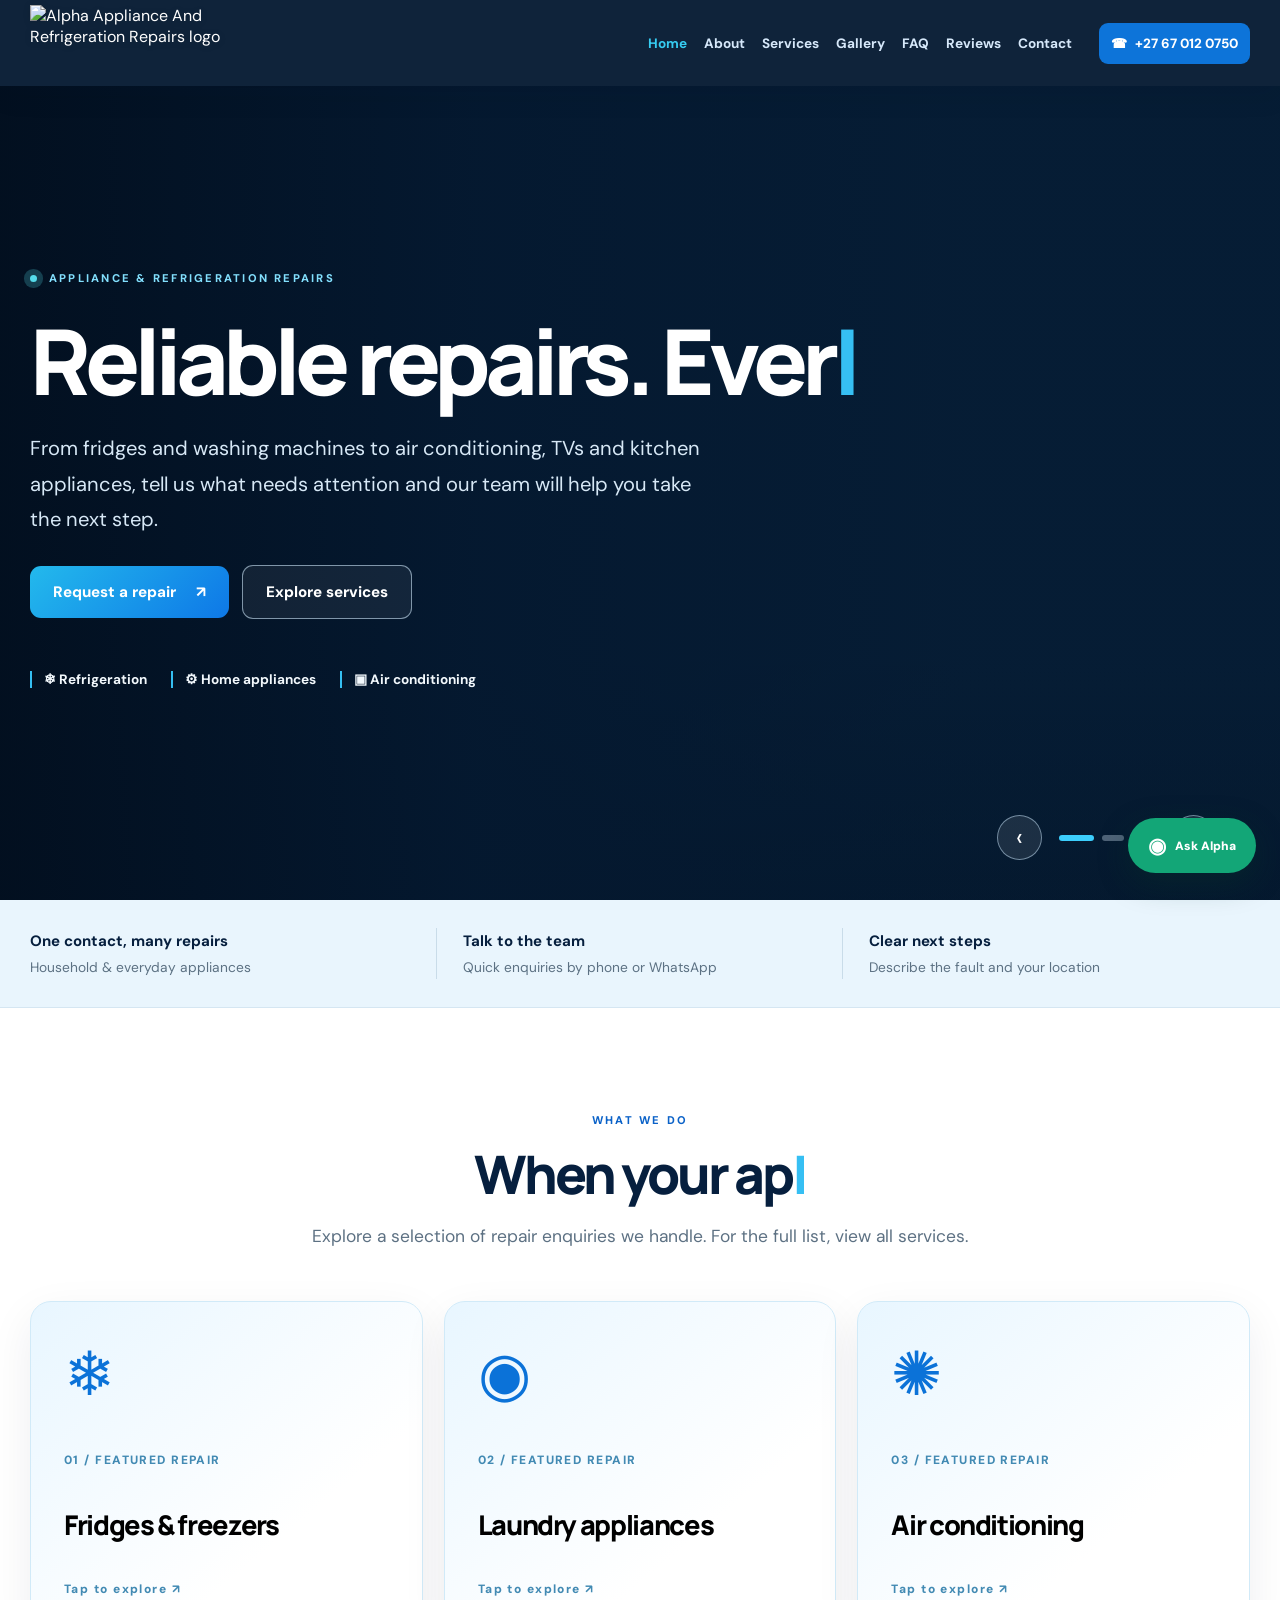
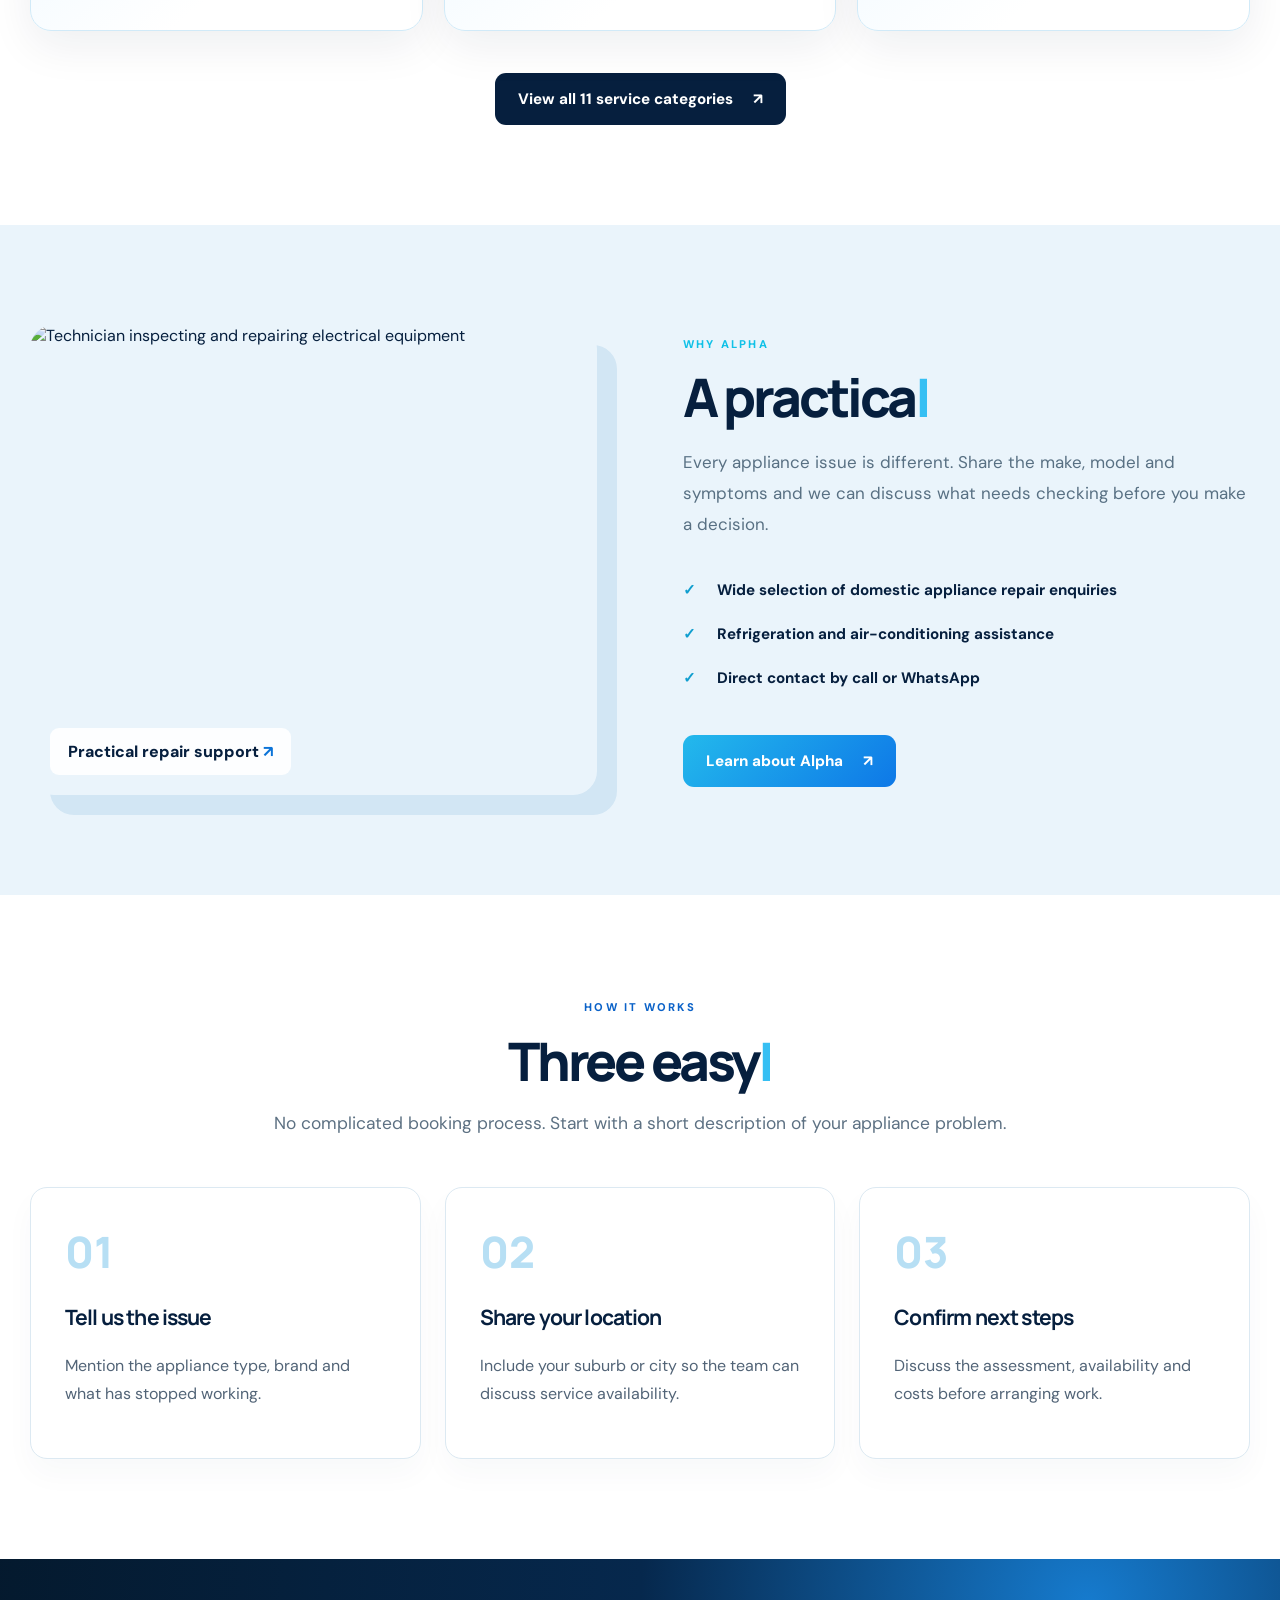
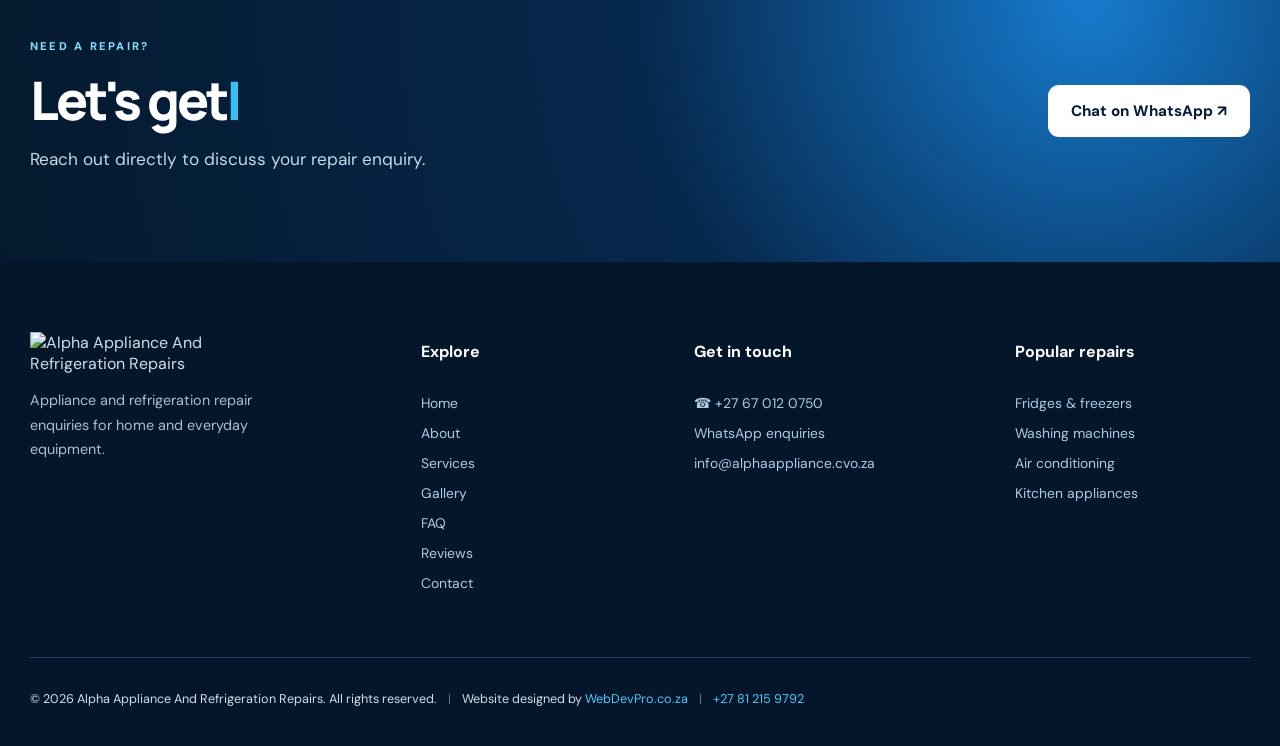
==== index.html @ 16c7a9ef "Build UltraMax 7 Alpha Appliance multi-page website" ====
<!doctype html><html lang="en-ZA"><head><meta charset="utf-8"><meta name="viewport" content="width=device-width,initial-scale=1"><meta name="theme-color" content="#061f3e"><meta name="description" content="Alpha Appliance And Refrigeration Repairs. Fridge, freezer, washing machine, TV, dishwasher, air conditioner, microwave and appliance repair enquiries. Call or WhatsApp +27 67 012 0750."><meta name="robots" content="index,follow,max-image-preview:large"><link rel="canonical" href="https://alpha-appliance-refrigeration.vercel.app/"><meta property="og:type" content="website"><meta property="og:site_name" content="Alpha Appliance And Refrigeration Repairs"><meta property="og:title" content="Appliance &amp; Refrigeration Repairs | Alpha Appliance And Refrigeration Repairs"><meta property="og:description" content="Alpha Appliance And Refrigeration Repairs. Fridge, freezer, washing machine, TV, dishwasher, air conditioner, microwave and appliance repair enquiries. Call or WhatsApp +27 67 012 0750."><meta property="og:url" content="https://alpha-appliance-refrigeration.vercel.app/"><meta property="og:image" content="https://images.pexels.com/photos/5463580/pexels-photo-5463580.jpeg"><meta name="twitter:card" content="summary_large_image"><title>Appliance &amp; Refrigeration Repairs | Alpha Appliance And Refrigeration Repairs</title><link rel="icon" href="/assets/icon.svg" type="image/svg+xml"><link rel="manifest" href="/manifest.webmanifest"><link rel="preconnect" href="https://images.pexels.com"><link rel="stylesheet" href="/styles.css"><script type="application/ld+json">{"@context":"https://schema.org","@type":"HomeAndConstructionBusiness","name":"Alpha Appliance And Refrigeration Repairs","url":"https://alpha-appliance-refrigeration.vercel.app","telephone":"+27670120750","email":"info@alphaappliance.cvo.za","description":"Appliance and refrigeration repair enquiries, including household appliances and air conditioning.","areaServed":{"@type":"Country","name":"South Africa"},"hasOfferCatalog":{"@type":"OfferCatalog","name":"Appliance Repair Enquiries","itemListElement":[{"@type":"OfferCatalog","name":"Fridges & freezers"},{"@type":"OfferCatalog","name":"Washing machines"},{"@type":"OfferCatalog","name":"Dishwashers"},{"@type":"OfferCatalog","name":"Tumble dryers"},{"@type":"OfferCatalog","name":"Ovens & stoves"},{"@type":"OfferCatalog","name":"Gas stoves"},{"@type":"OfferCatalog","name":"Microwaves"},{"@type":"OfferCatalog","name":"Televisions"},{"@type":"OfferCatalog","name":"Ice machines"},{"@type":"OfferCatalog","name":"Coffee machines"},{"@type":"OfferCatalog","name":"Air conditioning"}]}}</script></head><body data-page="home"><a class="skip" href="#main-content">Skip to content</a>
<header class="header"><div class="shell header-inner"><a class="brand" href="/" aria-label="Alpha Appliance home"><img class="brand-image" src="/assets/alpha-logo.webp" alt="Alpha Appliance And Refrigeration Repairs logo"><span class="brand-fallback"><b>ALPHA</b><small>APPLIANCE & REFRIGERATION REPAIRS</small></span></a><button id="menuToggle" class="menu-toggle" aria-label="Open navigation" aria-expanded="false" aria-controls="mainNav">☰ <span>Menu</span></button><nav id="mainNav" aria-label="Main navigation"><a class="is-active" href="/" aria-current="page">Home</a><a class="" href="/about/" >About</a><a class="" href="/services/" >Services</a><a class="" href="/gallery/" >Gallery</a><a class="" href="/faq/" >FAQ</a><a class="" href="/testimonials/" >Reviews</a><a class="" href="/contact/" >Contact</a></nav><a class="header-call" href="tel:+27670120750"><span>☎</span> +27 67 012 0750</a></div></header>
<main id="main-content">
<section class="hero" id="top" aria-label="Alpha Appliance featured services"><div class="slides" aria-hidden="true">
 <div class="hero-slide active" style="background-image:url('https://images.pexels.com/photos/5463580/pexels-photo-5463580.jpeg?auto=compress&cs=tinysrgb&w=1600')"></div>
 <div class="hero-slide" style="background-image:url('https://images.pexels.com/photos/442160/pexels-photo-442160.jpeg?auto=compress&cs=tinysrgb&w=1600')"></div>
 <div class="hero-slide" style="background-image:url('https://images.pexels.com/photos/3825580/pexels-photo-3825580.jpeg?auto=compress&cs=tinysrgb&w=1600')"></div>
</div><div class="hero-shade"></div><div class="hero-content shell">
 <span class="eyebrow light"><span class="pulse"></span> APPLIANCE & REFRIGERATION REPAIRS</span>
 <h1 class="hero-heading type-heading">Reliable repairs. Everyday comfort.</h1>
 <p class="hero-description words-animate">From fridges and washing machines to air conditioning, TVs and kitchen appliances, tell us what needs attention and our team will help you take the next step.</p>
 <div class="hero-actions"><a class="button primary" href="https://wa.me/27670120750?text=Hello%20Alpha%20Appliance%2C%20I%20would%20like%20to%20request%20an%20appliance%20repair%20quote." target="_blank" rel="noopener">Request a repair <span aria-hidden="true">↗</span></a><a class="button outline" href="/services/">Explore services</a></div>
 <div class="hero-highlights"><span>❄ Refrigeration</span><span>⚙ Home appliances</span><span>▣ Air conditioning</span></div>
</div><div class="slider-control"><button type="button" id="prevSlide" aria-label="Previous slide">‹</button><div class="dots"><button class="dot current" aria-label="Show slide 1" aria-pressed="true"></button><button class="dot" aria-label="Show slide 2" aria-pressed="false"></button><button class="dot" aria-label="Show slide 3" aria-pressed="false"></button></div><button id="nextSlide" aria-label="Next slide">›</button></div></section>
<section class="service-strip"><div class="shell strip-grid"><div><b>One contact, many repairs</b><span>Household & everyday appliances</span></div><div><b>Talk to the team</b><span>Quick enquiries by phone or WhatsApp</span></div><div><b>Clear next steps</b><span>Describe the fault and your location</span></div></div></section>
<section class="section shell"><div class="section-heading js-reveal"><span class="eyebrow dark">WHAT WE DO</span><h2 class="type-heading">When your appliances stop, we're here to help.</h2><p class="lede">Explore a selection of repair enquiries we handle. For the full list, view all services.</p></div>
<div class="flips" aria-label="Featured repairs">
 <button class="flip-card js-reveal" aria-pressed="false" aria-label="Fridges & freezers: tap or press Enter for details"><span class="flip-inner"><span class="flip-face flip-front"><span class="flip-symbol">❄</span><span class="flip-number">01 / FEATURED REPAIR</span><strong>Fridges & freezers</strong><span class="flip-hint">Tap to explore ↗</span></span><span class="flip-face flip-back"><span>ALPHA APPLIANCE</span><strong>Fridges & freezers</strong><span>Get in touch about cooling and temperature problems.</span><span class="flip-link">WhatsApp: +27 67 012 0750 →</span></span></span></button><button class="flip-card js-reveal" aria-pressed="false" aria-label="Laundry appliances: tap or press Enter for details"><span class="flip-inner"><span class="flip-face flip-front"><span class="flip-symbol">◉</span><span class="flip-number">02 / FEATURED REPAIR</span><strong>Laundry appliances</strong><span class="flip-hint">Tap to explore ↗</span></span><span class="flip-face flip-back"><span>ALPHA APPLIANCE</span><strong>Laundry appliances</strong><span>Washing machines, tumble dryers and dishwashers.</span><span class="flip-link">WhatsApp: +27 67 012 0750 →</span></span></span></button><button class="flip-card js-reveal" aria-pressed="false" aria-label="Air conditioning: tap or press Enter for details"><span class="flip-inner"><span class="flip-face flip-front"><span class="flip-symbol">✺</span><span class="flip-number">03 / FEATURED REPAIR</span><strong>Air conditioning</strong><span class="flip-hint">Tap to explore ↗</span></span><span class="flip-face flip-back"><span>ALPHA APPLIANCE</span><strong>Air conditioning</strong><span>Ask about cooling performance and AC maintenance.</span><span class="flip-link">WhatsApp: +27 67 012 0750 →</span></span></span></button>
</div><div class="center"><a href="/services/" class="button navy">View all 11 service categories <span>↗</span></a></div></section>
<section class="feature-band"><div class="shell feature-layout"><div class="feature-image js-reveal"><img src="https://images.pexels.com/photos/442160/pexels-photo-442160.jpeg?auto=compress&cs=tinysrgb&w=1600" loading="lazy" alt="Technician inspecting and repairing electrical equipment"><div class="image-label">Practical repair support <span>↗</span></div></div><div class="feature-copy js-reveal"><span class="eyebrow">WHY ALPHA</span><h2 class="type-heading">A practical approach to every repair enquiry.</h2><p>Every appliance issue is different. Share the make, model and symptoms and we can discuss what needs checking before you make a decision.</p><ul class="checks"><li>Wide selection of domestic appliance repair enquiries</li><li>Refrigeration and air-conditioning assistance</li><li>Direct contact by call or WhatsApp</li></ul><a class="button primary" href="/about/">Learn about Alpha <span>↗</span></a></div></div></section>
<section class="section shell"><div class="section-heading js-reveal"><span class="eyebrow dark">HOW IT WORKS</span><h2 class="type-heading">Three easy steps to get started.</h2><p class="lede">No complicated booking process. Start with a short description of your appliance problem.</p></div>
<div class="steps"><article class="step js-reveal"><span>01</span><h3>Tell us the issue</h3><p>Mention the appliance type, brand and what has stopped working.</p></article><article class="step js-reveal"><span>02</span><h3>Share your location</h3><p>Include your suburb or city so the team can discuss service availability.</p></article><article class="step js-reveal"><span>03</span><h3>Confirm next steps</h3><p>Discuss the assessment, availability and costs before arranging work.</p></article></div></section>
<section class="quote-banner"><div class="shell quote-banner-inner"><div><span class="eyebrow light">NEED A REPAIR?</span><h2 class="type-heading">Let's get your appliance working again.</h2><p>Reach out directly to discuss your repair enquiry.</p></div><a class="button white" href="https://wa.me/27670120750?text=Hi%20Alpha%20Appliance%2C%20I%20need%20help%20with%20an%20appliance." target="_blank" rel="noopener">Chat on WhatsApp ↗</a></div></section></main>
<footer class="footer"><div class="shell footer-top"><div class="footer-brand"><img src="/assets/alpha-logo.webp" alt="Alpha Appliance And Refrigeration Repairs" loading="lazy"><p>Appliance and refrigeration repair enquiries for home and everyday equipment.</p></div><div><h3>Explore</h3><a href="/">Home</a><a href="/about/">About</a><a href="/services/">Services</a><a href="/gallery/">Gallery</a><a href="/faq/">FAQ</a><a href="/testimonials/">Reviews</a><a href="/contact/">Contact</a></div><div><h3>Get in touch</h3><a href="tel:+27670120750">☎ +27 67 012 0750</a><a href="https://wa.me/27670120750" target="_blank" rel="noopener">WhatsApp enquiries</a><a href="mailto:info@alphaappliance.cvo.za">info@alphaappliance.cvo.za</a></div><div><h3>Popular repairs</h3><a href="/services/">Fridges & freezers</a><a href="/services/">Washing machines</a><a href="/services/">Air conditioning</a><a href="/services/">Kitchen appliances</a></div></div><div class="shell footer-bottom">© <span id="copyrightYear">2026</span> Alpha Appliance And Refrigeration Repairs. All rights reserved. <span class="desktop-sep">|</span> Website designed by <a href="https://webdevpro.co.za" target="_blank" rel="noopener">WebDevPro.co.za</a> <span class="desktop-sep">|</span> <a href="tel:+27812159792">+27 81 215 9792</a></div></footer>
<div class="mobile-dock" aria-label="Quick actions"><a href="/"><span>⌂</span><small>Home</small></a><a href="/services/"><span>▦</span><small>Services</small></a><a href="https://wa.me/27670120750" target="_blank" rel="noopener" class="dock-primary"><span>◉</span><small>WhatsApp</small></a><a href="tel:+27670120750"><span>☎</span><small>Call</small></a><button type="button" id="appHelp"><span>⇩</span><small>App</small></button></div>
<button type="button" class="floating-chat" id="chatOpen" aria-label="Open WhatsApp enquiry assistant"><span aria-hidden="true">◉</span><small>Ask Alpha</small></button><dialog id="chatDialog"><form method="dialog" class="dialog-close"><button aria-label="Close">✕</button></form><div class="chat-heading"><span>◉</span><div><strong>Alpha Appliance</strong><small>Repair enquiry assistant</small></div></div><p>Hi! What do you need help repairing today?</p><div class="chat-options"><a href="https://wa.me/27670120750?text=Hello%20Alpha%20Appliance%2C%20my%20fridge%20or%20freezer%20needs%20repair." target="_blank" rel="noopener">Fridge or freezer ↗</a><a href="https://wa.me/27670120750?text=Hello%20Alpha%20Appliance%2C%20my%20washing%20machine%20needs%20repair." target="_blank" rel="noopener">Washing machine ↗</a><a href="https://wa.me/27670120750?text=Hello%20Alpha%20Appliance%2C%20I%20need%20assistance%20with%20an%20appliance." target="_blank" rel="noopener">Another appliance ↗</a></div></dialog>
<dialog id="installDialog" class="install-dialog"><form method="dialog" class="dialog-close"><button aria-label="Close">✕</button></form><h2>Alpha Appliance app</h2><p>This website is in preview. The installable PWA is prepared but will be activated after final client approval to avoid installing an unfinished site.</p><button type="button" class="button navy" id="closeInstall">Close</button></dialog><script src="/script.js" defer></script></body></html>
---- styles.css ----
@import url('https://fonts.googleapis.com/css2?family=DM+Sans:wght@400;500;600;700;800&family=Manrope:wght@400;500;600;700;800&display=swap');
:root{--navy:#061f3e;--deep:#041428;--blue:#0b62c8;--bright:#1689ee;--ice:#10c1e7;--red:#f04b47;--white:#fff;--slate:#526477;--light:#f3f8fc;--line:#dce8f3;--motion:cubic-bezier(.22,1,.36,1)}
*{box-sizing:border-box}html{scroll-behavior:smooth;scroll-padding-top:100px}body{margin:0;background:white;color:var(--navy);font-family:"DM Sans",Arial,sans-serif;overflow-x:hidden}a{text-decoration:none;color:inherit}button,input,select,textarea{font:inherit}button{cursor:pointer}img{max-width:100%;display:block}::selection{background:#80daf7;color:#03213f}:focus-visible{outline:3px solid var(--ice);outline-offset:4px}.shell{width:min(1220px,calc(100% - 44px));margin:auto}.skip{position:absolute;transform:translateY(-150%);top:0;left:10px;background:white;z-index:99;padding:12px}.skip:focus{transform:none}.header{background:#061b32f5;color:white;position:sticky;top:0;z-index:90;box-shadow:0 10px 28px #00102212;backdrop-filter:blur(20px)}.header-inner{height:86px;display:flex;align-items:center;gap:27px}.brand{display:flex;align-items:center;flex:0 0 243px;min-width:0}.brand-image{width:234px;height:76px;object-fit:contain;filter:drop-shadow(0 1px 3px #0002)}.brand-fallback{display:none}.header nav{display:flex;align-items:center;gap:17px;margin-left:auto}.header nav a{font-size:.85rem;font-weight:700;color:#d6e8fa;transition:color .25s}.header nav a:hover,.header nav .is-active{color:#36ccf1}.header-call{display:inline-flex;gap:8px;align-items:center;background:#0d74d9;border-radius:9px;padding:12px;font-weight:800;font-size:.84rem;white-space:nowrap;transition:background .3s,transform .4s}.header-call:hover{background:#1297fa;transform:translateY(-3px)}.menu-toggle{display:none}.hero{height:min(830px,calc(100svh - 86px));min-height:615px;position:relative;color:white;display:flex;align-items:center;overflow:hidden;background:#071e36}.slides,.hero-slide,.hero-shade{position:absolute;inset:0}.hero-slide{background-size:cover;background-position:center;opacity:0;transform:scale(1.09);transition:opacity 1.2s ease,transform 7.8s linear}.hero-slide.active{opacity:1;transform:scale(1)}.hero-shade{background:linear-gradient(90deg,rgba(2,15,31,.96) 0%,rgba(4,24,47,.87) 37%,rgba(4,26,50,.35) 75%),linear-gradient(0deg,#03112166,transparent 30%)}.hero-content{position:relative;z-index:2;padding:48px 0 80px}.eyebrow{letter-spacing:.2em;text-transform:uppercase;font-size:.7rem;font-weight:800;color:var(--ice);display:inline-flex;align-items:center;gap:12px}.eyebrow.dark{color:var(--blue)}.eyebrow.light{color:#82dffd}.pulse{height:7px;width:7px;border-radius:50%;background:#55dbea;box-shadow:0 0 0 6px #55dbea3b}.hero-heading{font-family:Manrope,Arial,sans-serif;font-size:clamp(3.4rem,7.1vw,6.9rem);line-height:1.06;letter-spacing:-.066em;max-width:900px;margin:25px 0 23px;font-weight:800;text-wrap:balance}.hero-description{font-size:clamp(1.04rem,1.8vw,1.26rem);line-height:1.75;max-width:690px;color:#d7e8f6;min-height:70px}.hero-actions{display:flex;align-items:center;gap:13px;margin-top:28px;flex-wrap:wrap}.button{border:0;display:inline-flex;justify-content:center;align-items:center;gap:20px;font-weight:800;font-size:.95rem;border-radius:11px;padding:16px 23px;transition:transform .45s var(--motion),box-shadow .4s,background .3s;cursor:pointer;text-align:center}.button:hover{transform:translateY(-4px);box-shadow:0 12px 25px #0002}.button.primary{background:linear-gradient(135deg,#23b9ec,#0e78e7);color:white}.button.navy{background:var(--navy);color:white}.button.white{background:white;color:var(--navy)}.button.outline{border:1px solid #cde8fa95;color:white;background:#ffffff10}.hero-highlights{display:flex;gap:24px;margin-top:52px;color:#f2f8fc;font-size:.85rem;font-weight:700;flex-wrap:wrap}.hero-highlights span{border-left:2px solid #35bff2;padding-left:12px}.slider-control{z-index:3;position:absolute;right:5%;bottom:40px;display:flex;align-items:center;gap:17px}.slider-control>button{border:1px solid #bad5ea90;color:white;background:#ffffff18;width:45px;height:45px;border-radius:50%;font-size:1.6rem}.dots{display:flex;gap:8px}.dot{width:22px;height:6px;border:0;border-radius:99px;background:#d2e5f65c;padding:0}.dot.current{background:#3ccefc;width:35px}.service-strip{background:#e9f5fd;border-bottom:1px solid #d5e6f2}.strip-grid{display:grid;grid-template-columns:repeat(3,1fr);padding:28px 0}.strip-grid div{display:flex;flex-direction:column;gap:7px;border-right:1px solid #c9dce9;padding:3px 26px}.strip-grid div:first-child{padding-left:0}.strip-grid div:last-child{border:0}.strip-grid b{font-size:.94rem}.strip-grid span{color:#5c7183;font-size:.86rem}.section{padding:100px 0}.section-heading{max-width:775px;margin:0 auto 48px;text-align:center}.section-heading h2,h2.type-heading{font-family:Manrope,Arial,sans-serif;font-weight:800;line-height:1.13;font-size:clamp(2.1rem,4.15vw,4.2rem);letter-spacing:-.06em;margin:15px 0 17px}.section-heading p,.lede{font-size:1.09rem;color:#5d7183;line-height:1.78}.flips{display:grid;grid-template-columns:repeat(3,1fr);gap:21px}.flip-card{padding:0;border:0;background:none;text-align:left;height:330px;perspective:1200px}.flip-inner{position:relative;display:block;height:100%;width:100%;transform-style:preserve-3d;transition:transform 1.15s var(--motion)}.flip-card:hover .flip-inner,.flip-card.flipped .flip-inner,.flip-card:focus-visible .flip-inner{transform:rotateY(180deg)}.flip-face{backface-visibility:hidden;position:absolute;inset:0;border-radius:21px;padding:33px;display:flex;flex-direction:column;align-items:flex-start;justify-content:space-between;box-shadow:0 15px 45px #071e3a12}.flip-front{background:linear-gradient(140deg,#e8f6ff,#ffffff 68%);border:1px solid #d1eaf8}.flip-back{transform:rotateY(180deg);background:linear-gradient(140deg,#041e3c,#0d62b6);color:white}.flip-symbol{font-size:3.8rem;color:#0b72d8}.flip-number,.flip-hint{font-size:.75rem;font-weight:800;letter-spacing:.12em;color:#428ab3}.flip-face strong{font-family:Manrope;font-size:1.7rem;font-weight:800;letter-spacing:-.05em}.flip-back span{line-height:1.65;font-size:.91rem}.flip-back .flip-link{color:#8ae8ff;font-weight:800}.center{text-align:center;margin-top:42px}.feature-band{background:#eaf4fb;padding:100px 0}.feature-layout,.about-layout{display:grid;grid-template-columns:1fr 1fr;gap:7%;align-items:center}.feature-image{min-height:470px;position:relative;border-radius:24px;overflow:hidden;box-shadow:20px 20px 0 #d2e6f4}.feature-image img{height:470px;width:100%;object-fit:cover;transition:transform 1.5s}.feature-image:hover img{transform:scale(1.06)}.image-label{position:absolute;bottom:20px;left:20px;background:#ffffffec;padding:13px 18px;border-radius:9px;font-weight:800}.image-label span{color:#0c74d8}.feature-copy h2{margin:14px 0 20px}.feature-copy p,.about-layout p{color:#587083;line-height:1.84;font-size:1.06rem}.checks{list-style:none;padding:0;margin:28px 0 35px}.checks li{padding:12px 0 12px 34px;position:relative;font-weight:700;font-size:.95rem}.checks li:before{content:'✓';position:absolute;left:0;color:#109ecf;font-weight:900}.steps{display:grid;grid-template-columns:repeat(3,1fr);gap:24px}.step{border:1px solid #dce9f2;border-radius:17px;padding:34px;background:white;box-shadow:0 15px 30px #0d396208}.step>span{font-size:2.7rem;font-weight:900;color:#b7dff4;font-family:Manrope}.step h3{font-family:Manrope;font-size:1.32rem;letter-spacing:-.04em}.step p{line-height:1.75;color:var(--slate)}.quote-banner{background:radial-gradient(circle at 85% 15%,#167bce,#06284d 40%,#04192d);color:white;padding:75px 0}.quote-banner-inner{display:flex;align-items:center;justify-content:space-between;gap:30px}.quote-banner h2{max-width:680px}.quote-banner p{color:#c3d9e8;font-size:1.08rem}.page-hero{min-height:400px;background-image:linear-gradient(90deg,#061b34f7,#09284ac9,#0a2b5088),var(--page-image);background-size:cover;background-position:center;display:flex;align-items:center;color:white;padding:70px 0}.page-hero h1{font-family:Manrope;font-size:clamp(2.8rem,5.7vw,5rem);letter-spacing:-.06em;line-height:1.13;max-width:850px;margin:20px 0}.page-hero p{color:#d4e8f6;font-size:1.2rem;max-width:700px;line-height:1.65}.about-photo{height:440px;width:100%;border-radius:24px;object-fit:cover}.service-grid{display:grid;grid-template-columns:repeat(3,1fr);gap:21px}.service-card{padding:30px;background:white;border:1px solid var(--line);border-radius:18px;box-shadow:0 12px 40px #113d6b0a;transition:transform .5s var(--motion),box-shadow .5s}.service-card:hover{transform:translateY(-8px);box-shadow:0 15px 44px #113d6b23}.service-icon{display:grid;place-items:center;width:65px;height:65px;font-size:2rem;border-radius:16px;background:#e9f5ff}.service-card h3{font-size:1.27rem;margin:25px 0 9px}.service-card p{color:var(--slate);line-height:1.7;min-height:83px}.service-card a{color:#076ec7;font-weight:800;font-size:.86rem}.gallery-grid{display:grid;grid-template-columns:repeat(3,1fr);gap:22px}.gallery-item{margin:0;background:#f7fbfd;border-radius:17px;overflow:hidden;box-shadow:0 15px 40px #0b305715}.gallery-item img{height:275px;width:100%;object-fit:cover;transition:transform 1.2s}.gallery-item:hover img{transform:scale(1.07)}.gallery-item figcaption{padding:20px;display:flex;flex-direction:column;gap:6px}.gallery-item figcaption span,.photo-note{font-size:.8rem;color:var(--slate)}.photo-note{text-align:center;line-height:1.7;margin-top:30px}.faq-layout{display:grid;grid-template-columns:.85fr 1.4fr;gap:75px;align-items:start}.faq-layout p{color:var(--slate);line-height:1.8}.faq-list details{border-bottom:1px solid var(--line);padding:23px 0}.faq-list summary{display:flex;align-items:center;justify-content:space-between;gap:20px;cursor:pointer;font-size:1.05rem;font-weight:800;list-style:none}.faq-list summary::-webkit-details-marker{display:none}.faq-list summary span{color:#0a84d6;font-size:1.5rem}.faq-list details[open] summary span{transform:rotate(45deg)}.faq-list details p{line-height:1.8;margin:20px 0 2px}.empty-review{text-align:center;max-width:740px;margin:auto;background:#f0f8fd;border-radius:30px;padding:70px 50px}.starline{color:#e8b540;font-size:1.5rem;letter-spacing:.2em}.empty-review p{color:var(--slate);line-height:1.8;font-size:1.06rem}.contact-grid{display:grid;grid-template-columns:.9fr 1.1fr;gap:8%;align-items:start}.contact-grid>div>p{line-height:1.8;color:var(--slate)}.contact-method{display:flex;gap:19px;margin:27px 0;align-items:center}.contact-method>span{width:58px;height:58px;border-radius:13px;background:#e9f5ff;color:#167ad0;display:grid;place-items:center;font-size:1.5rem}.contact-method div{display:flex;flex-direction:column;gap:5px}.contact-method a{color:#0875d1;font-weight:700;overflow-wrap:anywhere}.contact-method b{font-size:.9rem}.small-note{font-size:.8rem}.enquiry-form{background:#f0f7fc;border:1px solid #d7e8f6;border-radius:23px;padding:42px;box-shadow:0 18px 60px #041f3b12}.enquiry-form h3{font-size:1.75rem;letter-spacing:-.04em;margin:12px 0 25px}.enquiry-form label{display:block;font-weight:800;font-size:.85rem;margin:18px 0 8px}.enquiry-form input,.enquiry-form textarea,.enquiry-form select{width:100%;border:1px solid #cadeed;background:#fff;border-radius:10px;padding:14px 15px;color:#082b46}.enquiry-form .full{width:100%;margin-top:22px}.form-note{font-size:.77rem;color:#657c8e;line-height:1.5}.footer{background:#04162a;color:#cfdeeb;padding:70px 0 35px}.footer-top{display:grid;grid-template-columns:1.5fr 1fr 1.2fr 1fr;gap:38px}.footer-brand img{width:245px;max-height:100px;object-fit:contain}.footer-brand p{line-height:1.7;font-size:.9rem;max-width:280px;color:#a8c0d3}.footer h3{font-size:1rem;color:white;margin:9px 0 20px}.footer-top>div:not(:first-child){display:flex;flex-direction:column;gap:12px}.footer-top a{font-size:.87rem;color:#adcae1}.footer-top a:hover,.footer-bottom a{color:#49caff}.footer-bottom{border-top:1px solid #22415d;padding-top:28px;margin-top:65px;font-size:.79rem;line-height:2}.desktop-sep{margin:0 8px;color:#53748f}.mobile-dock{display:none}.floating-chat{position:fixed;right:24px;bottom:27px;z-index:75;display:flex;align-items:center;gap:9px;border:0;border-radius:50px;background:#13a677;color:white;padding:14px 20px;box-shadow:0 10px 30px #06382857;font-weight:900;transition:transform .4s}.floating-chat:hover{transform:translateY(-6px)}.floating-chat span{font-size:1.3rem}.floating-chat small{font-size:.75rem}dialog{max-width:410px;border:0;border-radius:20px;padding:30px;box-shadow:0 20px 70px #001d3f66;color:var(--navy);width:calc(100% - 40px)}dialog::backdrop{background:#03182c9a}.dialog-close{position:absolute;right:12px;top:12px}.dialog-close button{background:#e7f1fa;border:0;width:30px;height:30px;border-radius:50%;font-weight:900}.chat-heading{display:flex;gap:13px;background:#e5f8ef;padding:15px;border-radius:13px}.chat-heading>span{font-size:2rem;color:#0b9e6c}.chat-heading div{display:flex;flex-direction:column;gap:6px}.chat-heading small{color:#4d6a69}.chat-options{display:flex;flex-direction:column;gap:9px}.chat-options a{background:#e9f6ff;border-radius:9px;padding:13px;font-weight:800;color:#0c548e}.install-dialog h2{font-size:1.5rem}.type-heading.typing::after{content:'|';color:#36bff3;animation:blink .8s step-end infinite}@keyframes blink{50%{opacity:0}}.words-animate>span{display:inline-block;opacity:0;transform:translateY(17px);animation:wordup .75s forwards}@keyframes wordup{to{opacity:1;transform:none}}.will-reveal{opacity:0;transform:translateY(35px);transition:opacity 1s var(--motion),transform 1.15s var(--motion)}.will-reveal:nth-child(2n){transform:translateX(30px)}.will-reveal.visible{opacity:1;transform:none}
@media(max-width:1180px){.header-inner{gap:17px}.brand{flex-basis:206px}.brand-image{width:205px}.header nav{gap:12px}.header nav a{font-size:.77rem}.header-call{font-size:.73rem;padding:10px}.footer-top{grid-template-columns:1.5fr 1fr 1fr}}
@media(max-width:900px){.header nav{gap:10px}.header-call{display:none}.service-grid,.gallery-grid{grid-template-columns:repeat(2,1fr)}.section{padding:75px 0}.feature-layout,.about-layout{gap:35px}.faq-layout,.contact-grid{gap:35px}.hero-heading{font-size:clamp(3rem,7.4vw,5.2rem)}}
@media(max-width:767px){.shell{width:min(100% - 34px,560px)}.header-inner{height:67px}.brand{flex:1}.brand-image{width:185px;height:60px}.menu-toggle{display:flex;align-items:center;gap:8px;background:transparent;border:1px solid #ffffff70;color:white;padding:9px 12px;border-radius:9px;font-weight:800}.header nav{display:none;position:absolute;top:67px;left:0;right:0;background:#061b32;padding:18px 24px 26px;flex-direction:column;align-items:stretch;gap:0;box-shadow:0 16px 24px #0003}.header nav.open{display:flex}.header nav a{font-size:1rem;padding:14px 4px;border-bottom:1px solid #234661}.hero{height:78svh;min-height:590px}.hero-shade{background:linear-gradient(90deg,#031529e8,#061f3acc),linear-gradient(0deg,#0315294f,transparent)}.hero-content{padding:35px 0 65px}.hero-heading{font-size:clamp(2.8rem,12vw,4.5rem);line-height:1.08}.hero-description{font-size:1.01rem;line-height:1.65;min-height:100px}.eyebrow{letter-spacing:.12em;font-size:.64rem}.hero-highlights{display:none}.slider-control{right:18px;bottom:14px}.slider-control>button{width:39px;height:39px}.button{padding:15px 17px}.strip-grid{grid-template-columns:1fr;gap:0;padding:18px 0}.strip-grid div,.strip-grid div:first-child{padding:11px 0;border-right:0;border-bottom:1px solid #d1e0e9}.strip-grid div:last-child{border:0}.section{padding:70px 0}.section-heading{margin-bottom:36px}.section-heading h2,h2.type-heading{font-size:clamp(2rem,9vw,3.2rem)}.flips,.steps,.service-grid,.gallery-grid{grid-template-columns:1fr}.flip-card{height:280px}.feature-layout,.about-layout,.faq-layout,.contact-grid{grid-template-columns:1fr}.feature-band{padding:75px 0}.feature-image,.feature-image img{height:310px;min-height:310px}.feature-image{box-shadow:10px 10px 0 #d2e6f4}.feature-copy{padding-top:26px}.quote-banner{padding:70px 0}.quote-banner-inner{flex-direction:column;align-items:flex-start}.page-hero{min-height:340px;padding:60px 0}.page-hero h1{font-size:clamp(2.7rem,9.8vw,3.8rem)}.page-hero p{font-size:1rem}.about-photo{height:320px}.service-card p{min-height:auto}.gallery-item img{height:290px}.empty-review{padding:45px 22px}.enquiry-form{padding:26px 22px}.footer{padding:55px 0 40px}.footer-top{grid-template-columns:1fr 1fr;gap:33px}.footer-brand{grid-column:span 2}.footer-bottom{margin-top:45px}.mobile-dock{position:fixed;bottom:0;left:0;right:0;z-index:80;display:grid;grid-template-columns:repeat(5,1fr);background:#061b33;color:white;padding:6px 5px calc(6px + env(safe-area-inset-bottom));box-shadow:0 -8px 24px #0004}.mobile-dock a,.mobile-dock button{background:transparent;color:white;border:0;display:flex;flex-direction:column;align-items:center;justify-content:center;gap:4px;min-height:52px;font-size:1.35rem}.mobile-dock small{font-size:.62rem;font-weight:800}.mobile-dock .dock-primary{color:#66e4ca}.floating-chat{bottom:85px;right:14px;padding:12px 14px}.floating-chat small{display:none}body{padding-bottom:calc(68px + env(safe-area-inset-bottom))}.desktop-sep{margin:0 3px}}
@media(max-width:400px){.hero-heading{font-size:2.75rem}.hero-actions .button{width:100%}.hero-content{padding-bottom:90px}.footer-top{grid-template-columns:1fr}.footer-brand{grid-column:span 1}}
@media(prefers-reduced-motion:reduce){*,*::before,*::after{scroll-behavior:auto!important;transition:none!important;animation:none!important}.will-reveal{opacity:1!important;transform:none!important}.hero-slide{transform:none!important}.words-animate>span{opacity:1!important;transform:none!important}.flip-card:hover .flip-inner,.flip-card.flipped .flip-inner{transform:none!important}.flip-card.flipped .flip-front{display:none}.flip-card.flipped .flip-back{transform:none!important;display:flex}}
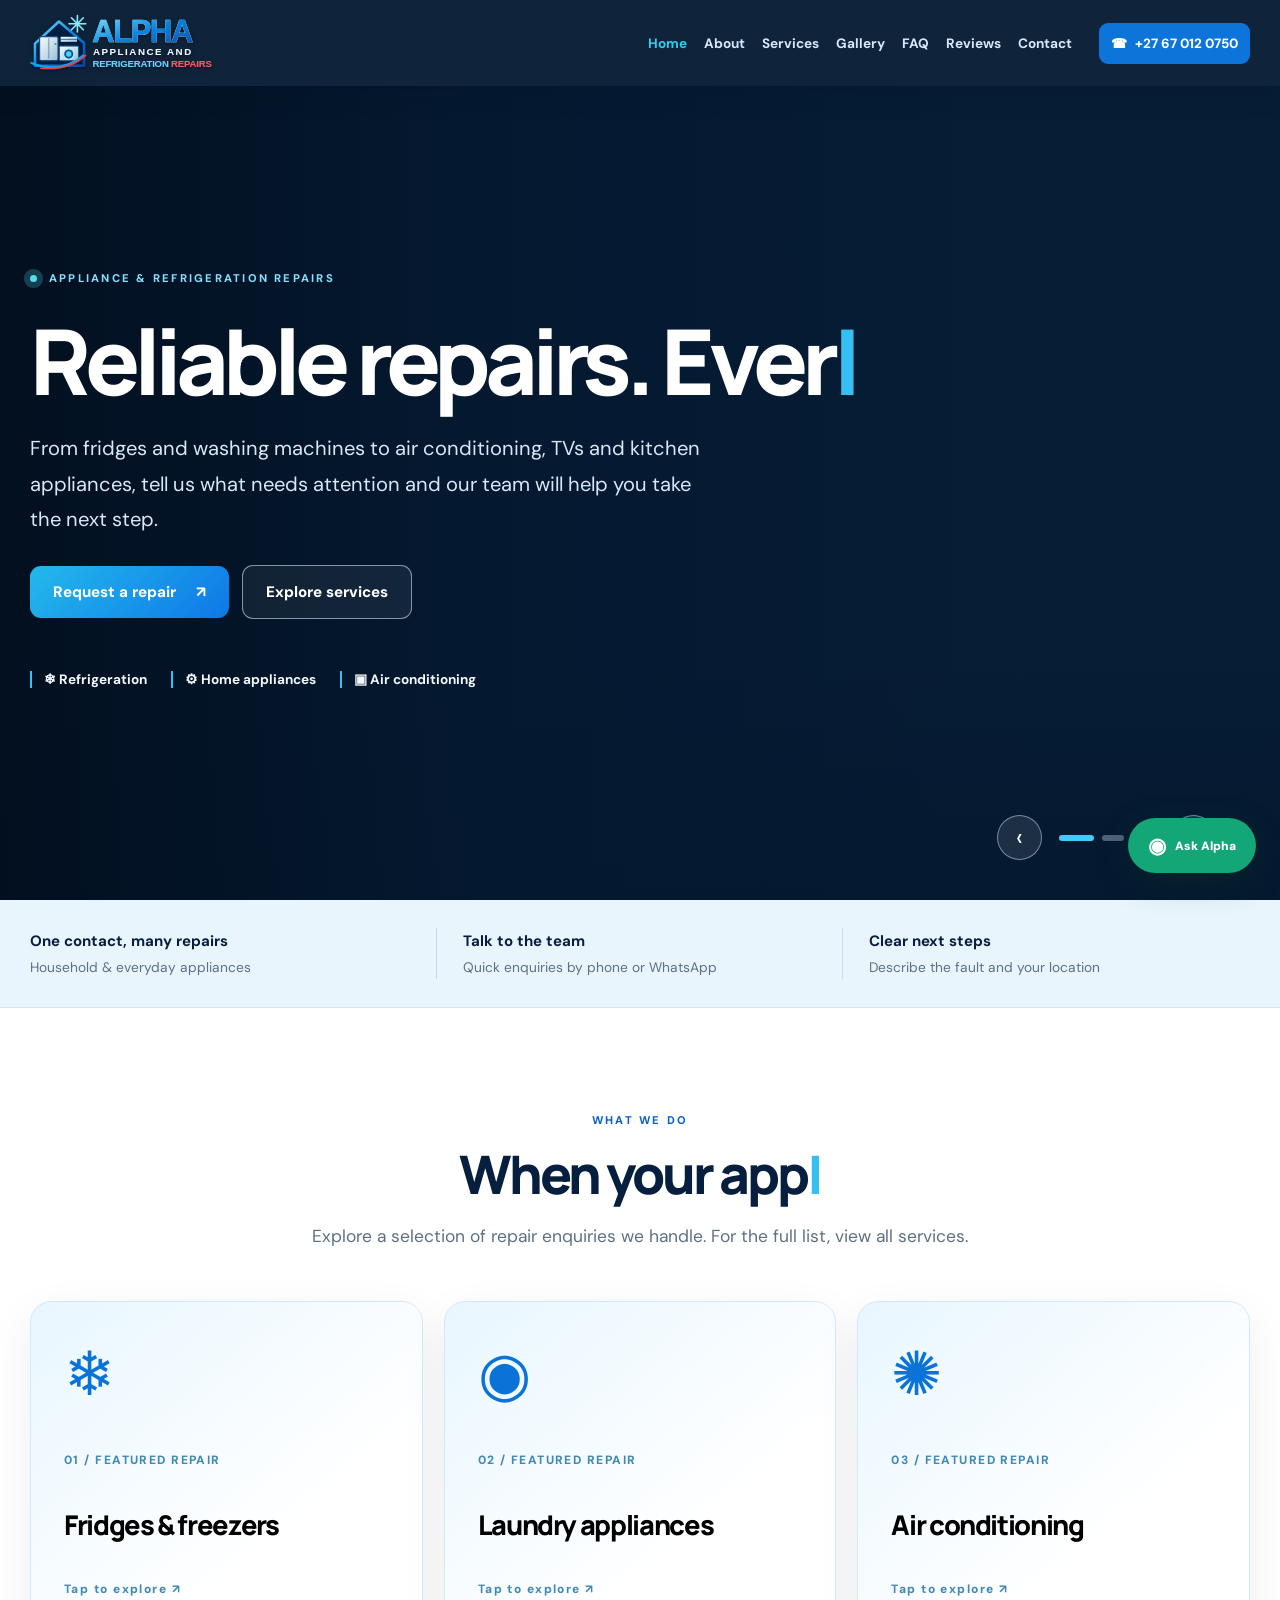
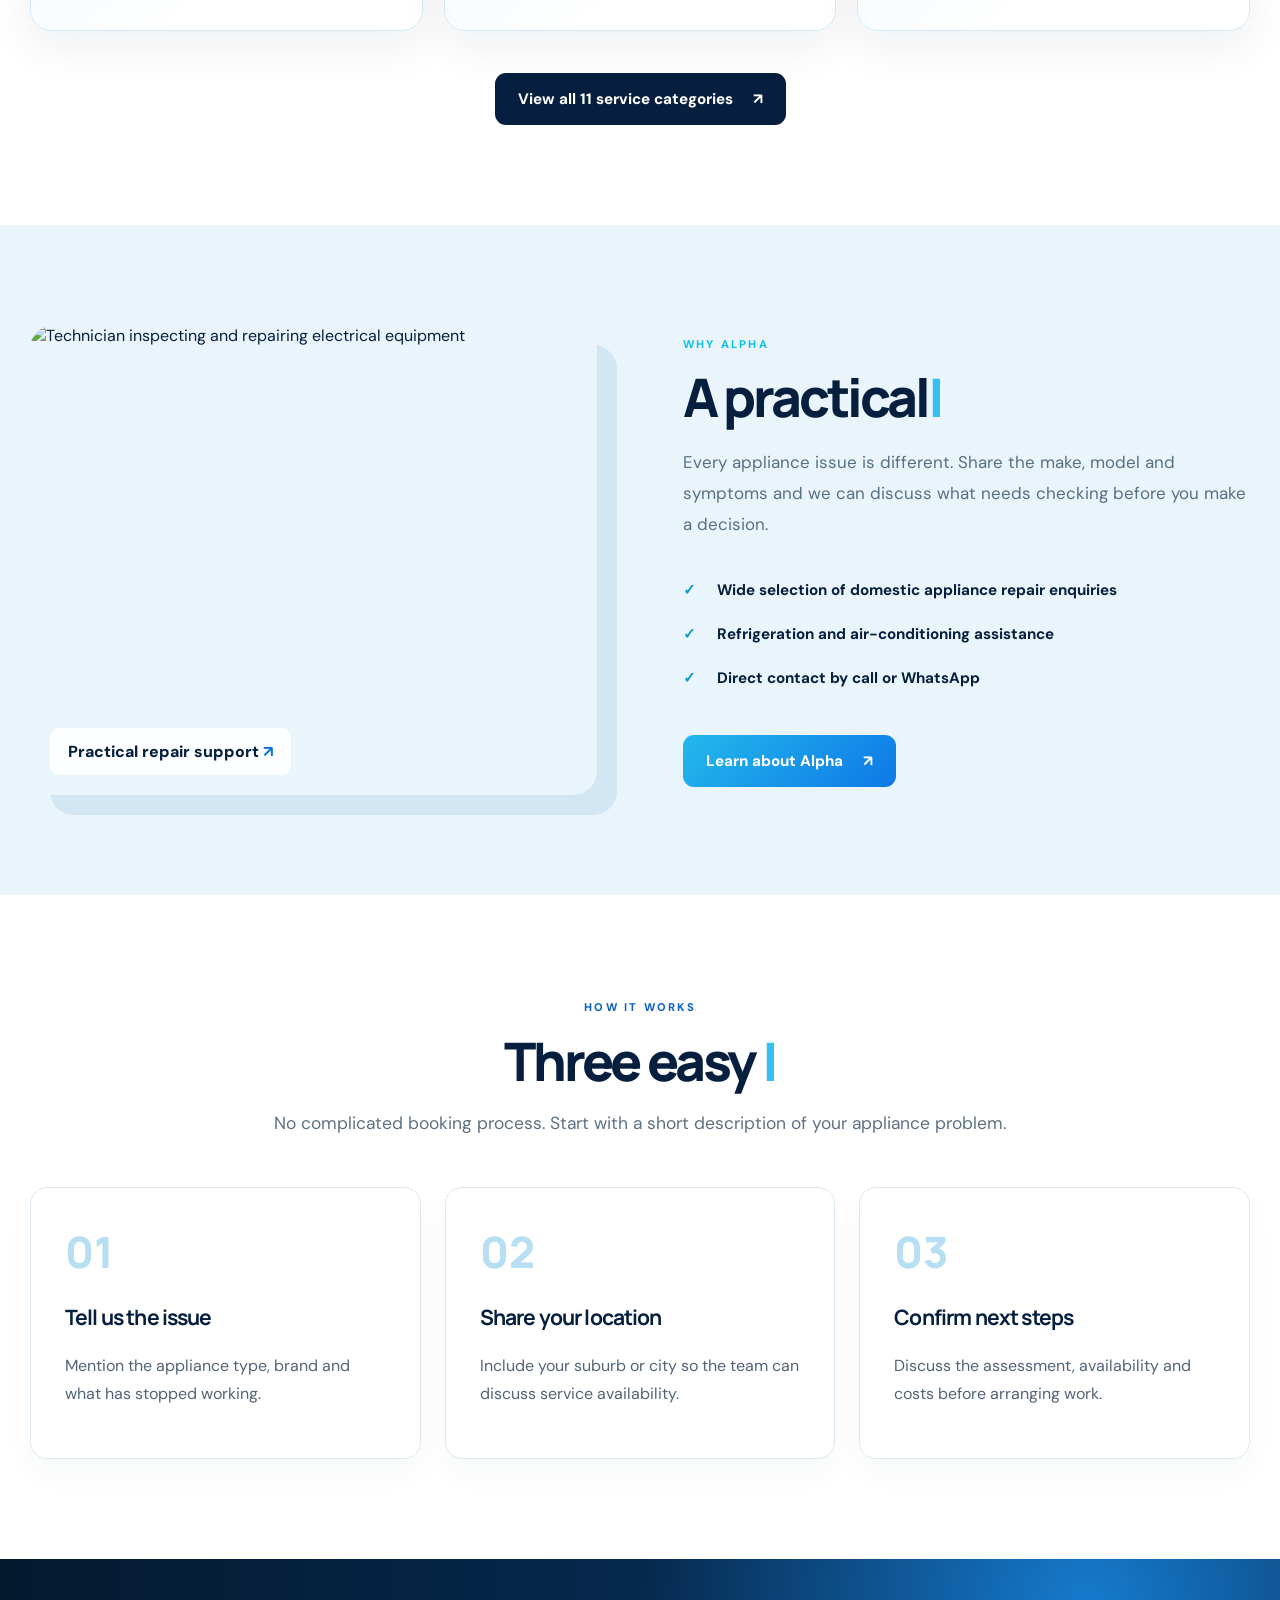
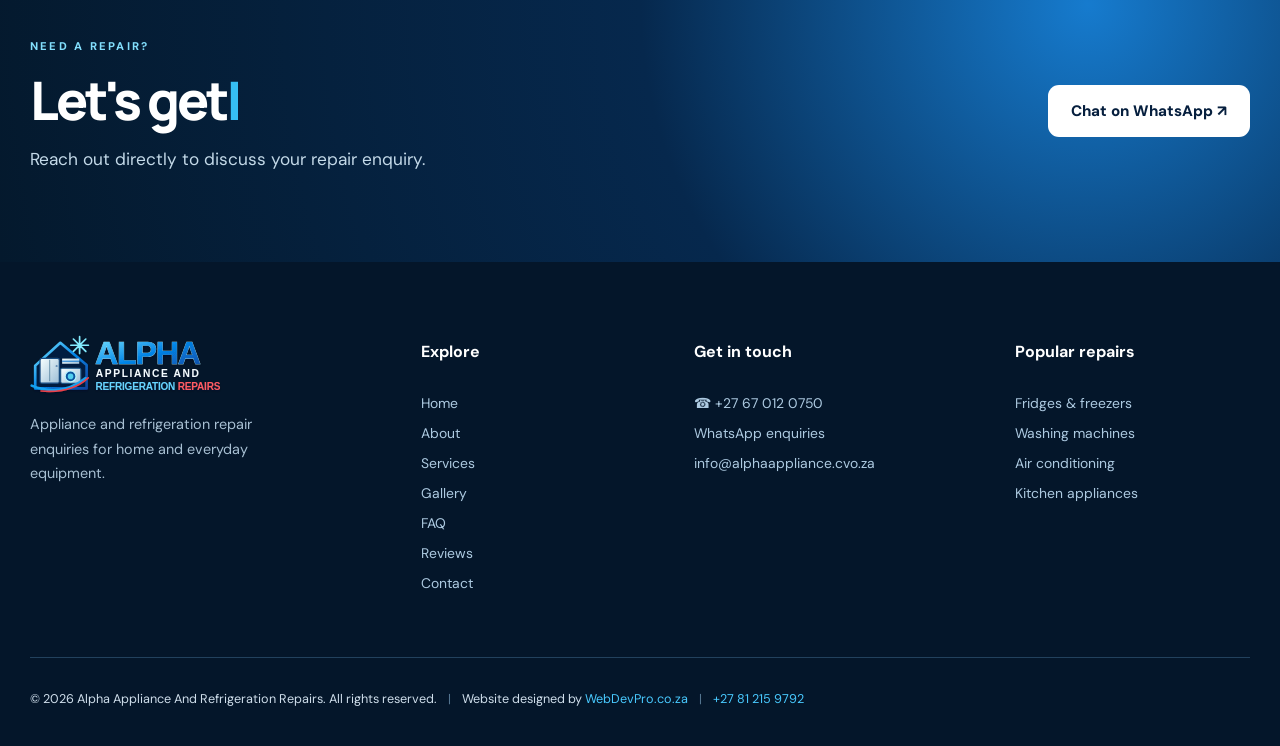
==== commit 3582da79: "Add Alpha-branded high-resolution responsive SVG logo across pages" ====
--- a/index.html
+++ b/index.html
@@ -1,5 +1,5 @@
 <!doctype html><html lang="en-ZA"><head><meta charset="utf-8"><meta name="viewport" content="width=device-width,initial-scale=1"><meta name="theme-color" content="#061f3e"><meta name="description" content="Alpha Appliance And Refrigeration Repairs. Fridge, freezer, washing machine, TV, dishwasher, air conditioner, microwave and appliance repair enquiries. Call or WhatsApp +27 67 012 0750."><meta name="robots" content="index,follow,max-image-preview:large"><link rel="canonical" href="https://alpha-appliance-refrigeration.vercel.app/"><meta property="og:type" content="website"><meta property="og:site_name" content="Alpha Appliance And Refrigeration Repairs"><meta property="og:title" content="Appliance &amp; Refrigeration Repairs | Alpha Appliance And Refrigeration Repairs"><meta property="og:description" content="Alpha Appliance And Refrigeration Repairs. Fridge, freezer, washing machine, TV, dishwasher, air conditioner, microwave and appliance repair enquiries. Call or WhatsApp +27 67 012 0750."><meta property="og:url" content="https://alpha-appliance-refrigeration.vercel.app/"><meta property="og:image" content="https://images.pexels.com/photos/5463580/pexels-photo-5463580.jpeg"><meta name="twitter:card" content="summary_large_image"><title>Appliance &amp; Refrigeration Repairs | Alpha Appliance And Refrigeration Repairs</title><link rel="icon" href="/assets/icon.svg" type="image/svg+xml"><link rel="manifest" href="/manifest.webmanifest"><link rel="preconnect" href="https://images.pexels.com"><link rel="stylesheet" href="/styles.css"><script type="application/ld+json">{"@context":"https://schema.org","@type":"HomeAndConstructionBusiness","name":"Alpha Appliance And Refrigeration Repairs","url":"https://alpha-appliance-refrigeration.vercel.app","telephone":"+27670120750","email":"info@alphaappliance.cvo.za","description":"Appliance and refrigeration repair enquiries, including household appliances and air conditioning.","areaServed":{"@type":"Country","name":"South Africa"},"hasOfferCatalog":{"@type":"OfferCatalog","name":"Appliance Repair Enquiries","itemListElement":[{"@type":"OfferCatalog","name":"Fridges & freezers"},{"@type":"OfferCatalog","name":"Washing machines"},{"@type":"OfferCatalog","name":"Dishwashers"},{"@type":"OfferCatalog","name":"Tumble dryers"},{"@type":"OfferCatalog","name":"Ovens & stoves"},{"@type":"OfferCatalog","name":"Gas stoves"},{"@type":"OfferCatalog","name":"Microwaves"},{"@type":"OfferCatalog","name":"Televisions"},{"@type":"OfferCatalog","name":"Ice machines"},{"@type":"OfferCatalog","name":"Coffee machines"},{"@type":"OfferCatalog","name":"Air conditioning"}]}}</script></head><body data-page="home"><a class="skip" href="#main-content">Skip to content</a>
-<header class="header"><div class="shell header-inner"><a class="brand" href="/" aria-label="Alpha Appliance home"><img class="brand-image" src="/assets/alpha-logo.webp" alt="Alpha Appliance And Refrigeration Repairs logo"><span class="brand-fallback"><b>ALPHA</b><small>APPLIANCE & REFRIGERATION REPAIRS</small></span></a><button id="menuToggle" class="menu-toggle" aria-label="Open navigation" aria-expanded="false" aria-controls="mainNav">☰ <span>Menu</span></button><nav id="mainNav" aria-label="Main navigation"><a class="is-active" href="/" aria-current="page">Home</a><a class="" href="/about/" >About</a><a class="" href="/services/" >Services</a><a class="" href="/gallery/" >Gallery</a><a class="" href="/faq/" >FAQ</a><a class="" href="/testimonials/" >Reviews</a><a class="" href="/contact/" >Contact</a></nav><a class="header-call" href="tel:+27670120750"><span>☎</span> +27 67 012 0750</a></div></header>
+<header class="header"><div class="shell header-inner"><a class="brand" href="/" aria-label="Alpha Appliance home"><img class="brand-image" src="/assets/alpha-logo.svg" alt="Alpha Appliance And Refrigeration Repairs logo"><span class="brand-fallback"><b>ALPHA</b><small>APPLIANCE & REFRIGERATION REPAIRS</small></span></a><button id="menuToggle" class="menu-toggle" aria-label="Open navigation" aria-expanded="false" aria-controls="mainNav">☰ <span>Menu</span></button><nav id="mainNav" aria-label="Main navigation"><a class="is-active" href="/" aria-current="page">Home</a><a class="" href="/about/" >About</a><a class="" href="/services/" >Services</a><a class="" href="/gallery/" >Gallery</a><a class="" href="/faq/" >FAQ</a><a class="" href="/testimonials/" >Reviews</a><a class="" href="/contact/" >Contact</a></nav><a class="header-call" href="tel:+27670120750"><span>☎</span> +27 67 012 0750</a></div></header>
 <main id="main-content">
 <section class="hero" id="top" aria-label="Alpha Appliance featured services"><div class="slides" aria-hidden="true">
  <div class="hero-slide active" style="background-image:url('https://images.pexels.com/photos/5463580/pexels-photo-5463580.jpeg?auto=compress&cs=tinysrgb&w=1600')"></div>
@@ -21,7 +21,7 @@
 <section class="section shell"><div class="section-heading js-reveal"><span class="eyebrow dark">HOW IT WORKS</span><h2 class="type-heading">Three easy steps to get started.</h2><p class="lede">No complicated booking process. Start with a short description of your appliance problem.</p></div>
 <div class="steps"><article class="step js-reveal"><span>01</span><h3>Tell us the issue</h3><p>Mention the appliance type, brand and what has stopped working.</p></article><article class="step js-reveal"><span>02</span><h3>Share your location</h3><p>Include your suburb or city so the team can discuss service availability.</p></article><article class="step js-reveal"><span>03</span><h3>Confirm next steps</h3><p>Discuss the assessment, availability and costs before arranging work.</p></article></div></section>
 <section class="quote-banner"><div class="shell quote-banner-inner"><div><span class="eyebrow light">NEED A REPAIR?</span><h2 class="type-heading">Let's get your appliance working again.</h2><p>Reach out directly to discuss your repair enquiry.</p></div><a class="button white" href="https://wa.me/27670120750?text=Hi%20Alpha%20Appliance%2C%20I%20need%20help%20with%20an%20appliance." target="_blank" rel="noopener">Chat on WhatsApp ↗</a></div></section></main>
-<footer class="footer"><div class="shell footer-top"><div class="footer-brand"><img src="/assets/alpha-logo.webp" alt="Alpha Appliance And Refrigeration Repairs" loading="lazy"><p>Appliance and refrigeration repair enquiries for home and everyday equipment.</p></div><div><h3>Explore</h3><a href="/">Home</a><a href="/about/">About</a><a href="/services/">Services</a><a href="/gallery/">Gallery</a><a href="/faq/">FAQ</a><a href="/testimonials/">Reviews</a><a href="/contact/">Contact</a></div><div><h3>Get in touch</h3><a href="tel:+27670120750">☎ +27 67 012 0750</a><a href="https://wa.me/27670120750" target="_blank" rel="noopener">WhatsApp enquiries</a><a href="mailto:info@alphaappliance.cvo.za">info@alphaappliance.cvo.za</a></div><div><h3>Popular repairs</h3><a href="/services/">Fridges & freezers</a><a href="/services/">Washing machines</a><a href="/services/">Air conditioning</a><a href="/services/">Kitchen appliances</a></div></div><div class="shell footer-bottom">© <span id="copyrightYear">2026</span> Alpha Appliance And Refrigeration Repairs. All rights reserved. <span class="desktop-sep">|</span> Website designed by <a href="https://webdevpro.co.za" target="_blank" rel="noopener">WebDevPro.co.za</a> <span class="desktop-sep">|</span> <a href="tel:+27812159792">+27 81 215 9792</a></div></footer>
+<footer class="footer"><div class="shell footer-top"><div class="footer-brand"><img src="/assets/alpha-logo.svg" alt="Alpha Appliance And Refrigeration Repairs" loading="lazy"><p>Appliance and refrigeration repair enquiries for home and everyday equipment.</p></div><div><h3>Explore</h3><a href="/">Home</a><a href="/about/">About</a><a href="/services/">Services</a><a href="/gallery/">Gallery</a><a href="/faq/">FAQ</a><a href="/testimonials/">Reviews</a><a href="/contact/">Contact</a></div><div><h3>Get in touch</h3><a href="tel:+27670120750">☎ +27 67 012 0750</a><a href="https://wa.me/27670120750" target="_blank" rel="noopener">WhatsApp enquiries</a><a href="mailto:info@alphaappliance.cvo.za">info@alphaappliance.cvo.za</a></div><div><h3>Popular repairs</h3><a href="/services/">Fridges & freezers</a><a href="/services/">Washing machines</a><a href="/services/">Air conditioning</a><a href="/services/">Kitchen appliances</a></div></div><div class="shell footer-bottom">© <span id="copyrightYear">2026</span> Alpha Appliance And Refrigeration Repairs. All rights reserved. <span class="desktop-sep">|</span> Website designed by <a href="https://webdevpro.co.za" target="_blank" rel="noopener">WebDevPro.co.za</a> <span class="desktop-sep">|</span> <a href="tel:+27812159792">+27 81 215 9792</a></div></footer>
 <div class="mobile-dock" aria-label="Quick actions"><a href="/"><span>⌂</span><small>Home</small></a><a href="/services/"><span>▦</span><small>Services</small></a><a href="https://wa.me/27670120750" target="_blank" rel="noopener" class="dock-primary"><span>◉</span><small>WhatsApp</small></a><a href="tel:+27670120750"><span>☎</span><small>Call</small></a><button type="button" id="appHelp"><span>⇩</span><small>App</small></button></div>
 <button type="button" class="floating-chat" id="chatOpen" aria-label="Open WhatsApp enquiry assistant"><span aria-hidden="true">◉</span><small>Ask Alpha</small></button><dialog id="chatDialog"><form method="dialog" class="dialog-close"><button aria-label="Close">✕</button></form><div class="chat-heading"><span>◉</span><div><strong>Alpha Appliance</strong><small>Repair enquiry assistant</small></div></div><p>Hi! What do you need help repairing today?</p><div class="chat-options"><a href="https://wa.me/27670120750?text=Hello%20Alpha%20Appliance%2C%20my%20fridge%20or%20freezer%20needs%20repair." target="_blank" rel="noopener">Fridge or freezer ↗</a><a href="https://wa.me/27670120750?text=Hello%20Alpha%20Appliance%2C%20my%20washing%20machine%20needs%20repair." target="_blank" rel="noopener">Washing machine ↗</a><a href="https://wa.me/27670120750?text=Hello%20Alpha%20Appliance%2C%20I%20need%20assistance%20with%20an%20appliance." target="_blank" rel="noopener">Another appliance ↗</a></div></dialog>
 <dialog id="installDialog" class="install-dialog"><form method="dialog" class="dialog-close"><button aria-label="Close">✕</button></form><h2>Alpha Appliance app</h2><p>This website is in preview. The installable PWA is prepared but will be activated after final client approval to avoid installing an unfinished site.</p><button type="button" class="button navy" id="closeInstall">Close</button></dialog><script src="/script.js" defer></script></body></html>
